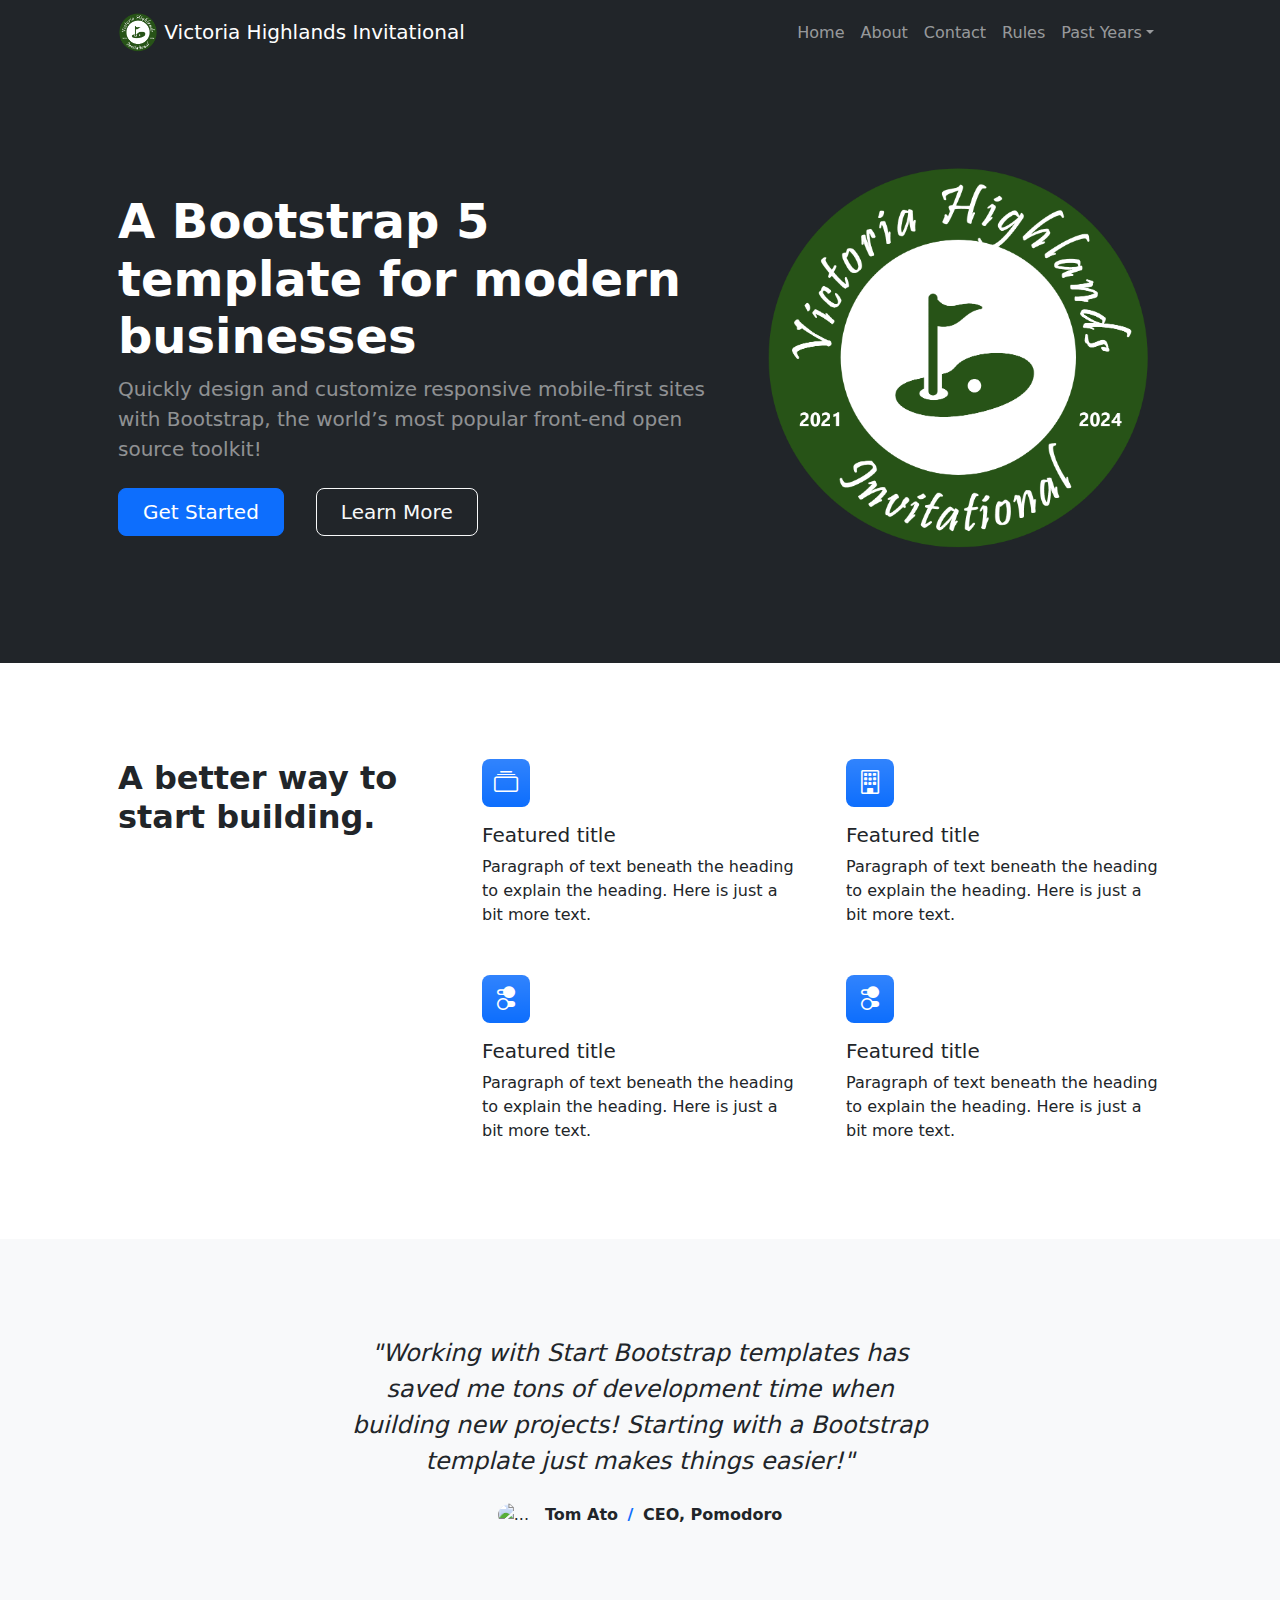
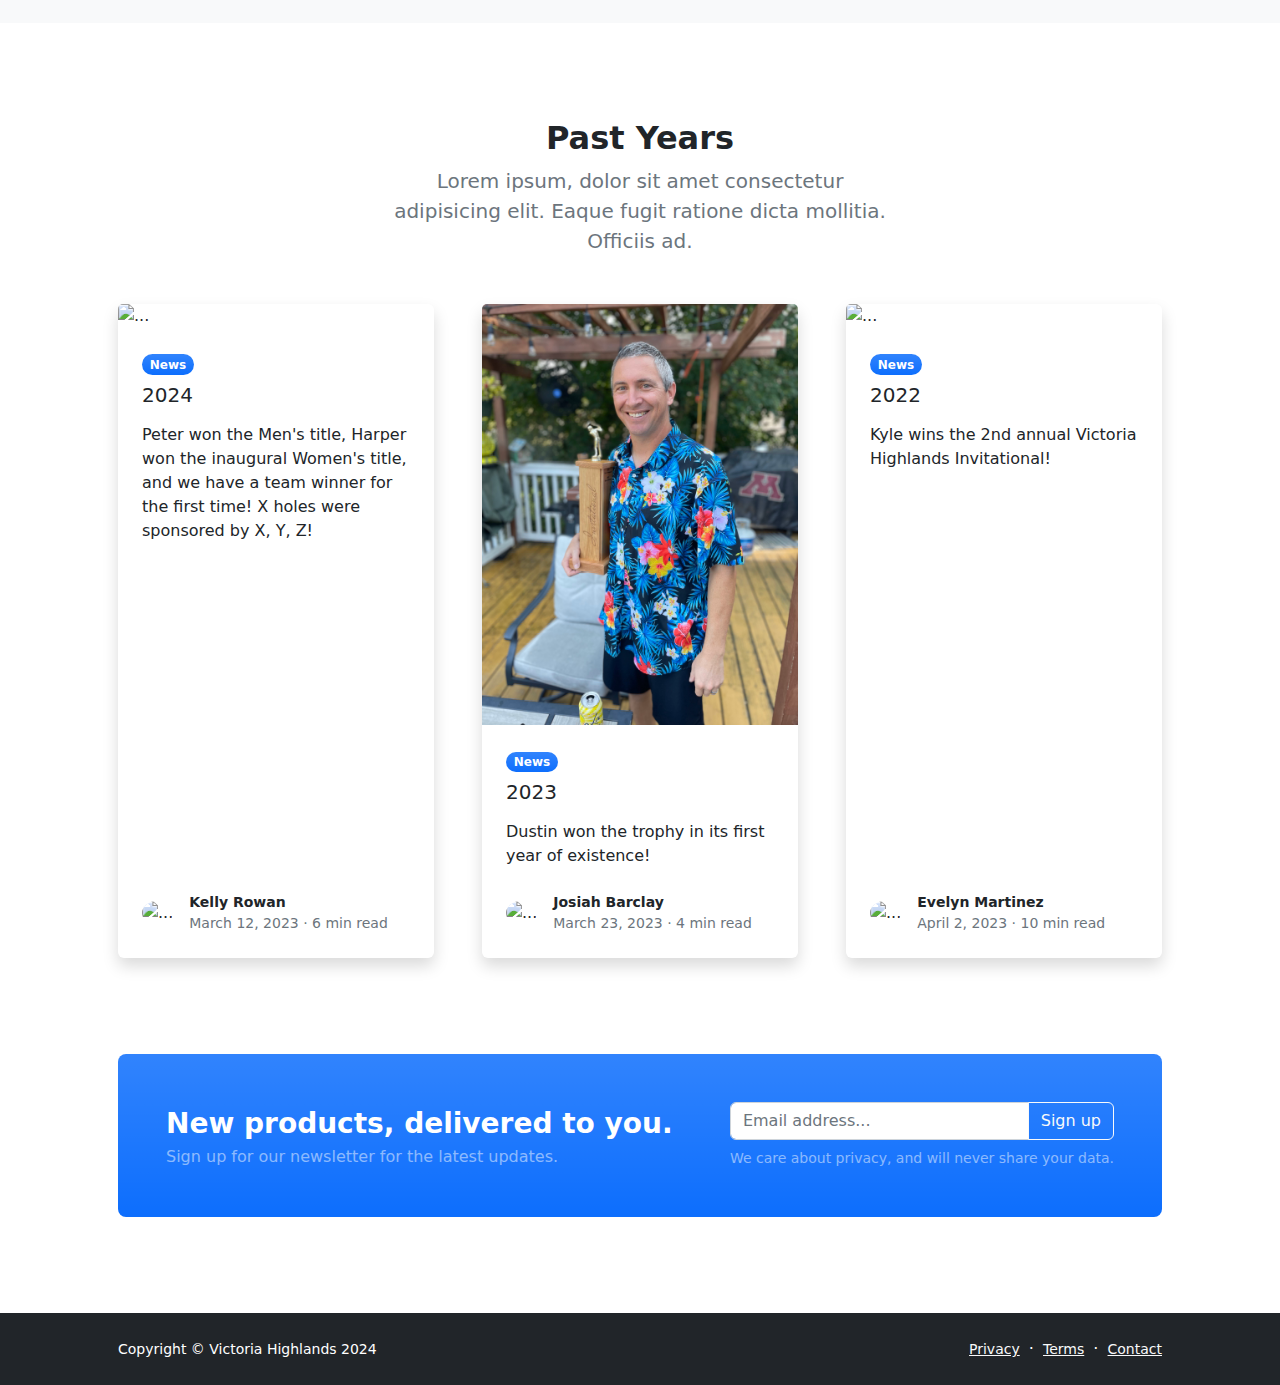
==== index.html @ 033c07a4 "Initial release to custom domain, still a WIP" ====
<!DOCTYPE html>
<html lang="en">
    <head>
        <meta charset="utf-8" />
        <meta name="viewport" content="width=device-width, initial-scale=1, shrink-to-fit=no" />
        <meta name="description" content="" />
        <meta name="author" content="" />
        <title>Victoria Highlands Invitational Golf Tournament</title>
        <!-- Favicon-->
        <link rel="icon" type="image/x-icon" href="assets/favicon.ico" />
        <!-- Bootstrap icons-->
        <link href="https://cdn.jsdelivr.net/npm/bootstrap-icons@1.5.0/font/bootstrap-icons.css" rel="stylesheet" />
        <!-- Core theme CSS (includes Bootstrap)-->
        <link href="css/styles.css" rel="stylesheet" />
    </head>
    <body class="d-flex flex-column h-100">
        <main class="flex-shrink-0">
            <!-- Navigation-->
            <nav class="navbar navbar-expand-lg navbar-dark bg-dark">
                <div class="container px-5">
                    <a class="navbar-brand" href="index.html"><img src="assets/vhi.png" style="width: 40px; height: 40px"/> Victoria Highlands Invitational</a>
                    <button class="navbar-toggler" type="button" data-bs-toggle="collapse" data-bs-target="#navbarSupportedContent" aria-controls="navbarSupportedContent" aria-expanded="false" aria-label="Toggle navigation"><span class="navbar-toggler-icon"></span></button>
                    <div class="collapse navbar-collapse" id="navbarSupportedContent">
                        <ul class="navbar-nav ms-auto mb-2 mb-lg-0">
                            <li class="nav-item"><a class="nav-link" href="index.html">Home</a></li>
                            <li class="nav-item"><a class="nav-link" href="about.html">About</a></li>
                            <li class="nav-item"><a class="nav-link" href="contact.html">Contact</a></li>
                            <li class="nav-item"><a class="nav-link" href="faq.html">Rules</a></li>
                            <li class="nav-item dropdown">
                                <a class="nav-link dropdown-toggle" id="navbarDropdownPortfolio" href="#" role="button" data-bs-toggle="dropdown" aria-expanded="false">Past Years</a>
                                <ul class="dropdown-menu dropdown-menu-end" aria-labelledby="navbarDropdownPortfolio">
                                    <li><a class="dropdown-item" href="2024.html">2024</a></li>
                                    <li><a class="dropdown-item" href="2023.html">2023</a></li>
                                </ul>
                            </li>
                        </ul>
                    </div>
                </div>
            </nav>
            <!-- Header-->
            <header class="bg-dark py-5">
                <div class="container px-5">
                    <div class="row gx-5 align-items-center justify-content-center">
                        <div class="col-lg-8 col-xl-7 col-xxl-6">
                            <div class="my-5 text-center text-xl-start">
                                <h1 class="display-5 fw-bolder text-white mb-2">A Bootstrap 5 template for modern businesses</h1>
                                <p class="lead fw-normal text-white-50 mb-4">Quickly design and customize responsive mobile-first sites with Bootstrap, the world’s most popular front-end open source toolkit!</p>
                                <div class="d-grid gap-3 d-sm-flex justify-content-sm-center justify-content-xl-start">
                                    <a class="btn btn-primary btn-lg px-4 me-sm-3" href="#features">Get Started</a>
                                    <a class="btn btn-outline-light btn-lg px-4" href="#!">Learn More</a>
                                </div>
                            </div>
                        </div>
                        <div class="col-xl-5 col-xxl-6 d-none d-xl-block text-center"><img class="img-fluid rounded-3 my-5" src="assets/vhi.png" alt="..." /></div>
                    </div>
                </div>
            </header>
            <!-- Features section-->
            <section class="py-5" id="features">
                <div class="container px-5 my-5">
                    <div class="row gx-5">
                        <div class="col-lg-4 mb-5 mb-lg-0"><h2 class="fw-bolder mb-0">A better way to start building.</h2></div>
                        <div class="col-lg-8">
                            <div class="row gx-5 row-cols-1 row-cols-md-2">
                                <div class="col mb-5 h-100">
                                    <div class="feature bg-primary bg-gradient text-white rounded-3 mb-3"><i class="bi bi-collection"></i></div>
                                    <h2 class="h5">Featured title</h2>
                                    <p class="mb-0">Paragraph of text beneath the heading to explain the heading. Here is just a bit more text.</p>
                                </div>
                                <div class="col mb-5 h-100">
                                    <div class="feature bg-primary bg-gradient text-white rounded-3 mb-3"><i class="bi bi-building"></i></div>
                                    <h2 class="h5">Featured title</h2>
                                    <p class="mb-0">Paragraph of text beneath the heading to explain the heading. Here is just a bit more text.</p>
                                </div>
                                <div class="col mb-5 mb-md-0 h-100">
                                    <div class="feature bg-primary bg-gradient text-white rounded-3 mb-3"><i class="bi bi-toggles2"></i></div>
                                    <h2 class="h5">Featured title</h2>
                                    <p class="mb-0">Paragraph of text beneath the heading to explain the heading. Here is just a bit more text.</p>
                                </div>
                                <div class="col h-100">
                                    <div class="feature bg-primary bg-gradient text-white rounded-3 mb-3"><i class="bi bi-toggles2"></i></div>
                                    <h2 class="h5">Featured title</h2>
                                    <p class="mb-0">Paragraph of text beneath the heading to explain the heading. Here is just a bit more text.</p>
                                </div>
                            </div>
                        </div>
                    </div>
                </div>
            </section>
            <!-- Testimonial section-->
            <div class="py-5 bg-light">
                <div class="container px-5 my-5">
                    <div class="row gx-5 justify-content-center">
                        <div class="col-lg-10 col-xl-7">
                            <div class="text-center">
                                <div class="fs-4 mb-4 fst-italic">"Working with Start Bootstrap templates has saved me tons of development time when building new projects! Starting with a Bootstrap template just makes things easier!"</div>
                                <div class="d-flex align-items-center justify-content-center">
                                    <img class="rounded-circle me-3" src="https://dummyimage.com/40x40/ced4da/6c757d" alt="..." />
                                    <div class="fw-bold">
                                        Tom Ato
                                        <span class="fw-bold text-primary mx-1">/</span>
                                        CEO, Pomodoro
                                    </div>
                                </div>
                            </div>
                        </div>
                    </div>
                </div>
            </div>
            <!-- Blog preview section-->
            <section class="py-5">
                <div class="container px-5 my-5">
                    <div class="row gx-5 justify-content-center">
                        <div class="col-lg-8 col-xl-6">
                            <div class="text-center">
                                <h2 class="fw-bolder">Past Years</h2>
                                <p class="lead fw-normal text-muted mb-5">Lorem ipsum, dolor sit amet consectetur adipisicing elit. Eaque fugit ratione dicta mollitia. Officiis ad.</p>
                            </div>
                        </div>
                    </div>
                    <div class="row gx-5">
                        <div class="col-lg-4 mb-5">
                            <div class="card h-100 shadow border-0">
                                <img class="card-img-top" src="photos/2024-everyone.jpg" alt="..." />
                                <div class="card-body p-4">
                                    <div class="badge bg-primary bg-gradient rounded-pill mb-2">News</div>
                                    <a class="text-decoration-none link-dark stretched-link" href="2024.html"><h5 class="card-title mb-3">2024</h5></a>
                                    <p class="card-text mb-0">Peter won the Men's title, Harper won the inaugural Women's title, and we have a team winner for the first time! X holes were sponsored by X, Y, Z!</p>
                                </div>
                                <div class="card-footer p-4 pt-0 bg-transparent border-top-0">
                                    <div class="d-flex align-items-end justify-content-between">
                                        <div class="d-flex align-items-center">
                                            <img class="rounded-circle me-3" src="https://dummyimage.com/40x40/ced4da/6c757d" alt="..." />
                                            <div class="small">
                                                <div class="fw-bold">Kelly Rowan</div>
                                                <div class="text-muted">March 12, 2023 &middot; 6 min read</div>
                                            </div>
                                        </div>
                                    </div>
                                </div>
                            </div>
                        </div>
                        <div class="col-lg-4 mb-5">
                            <div class="card h-100 shadow border-0">
                                <img class="card-img-top" src="photos/2023-champ-men.jpg" alt="..." />
                                <div class="card-body p-4">
                                    <div class="badge bg-primary bg-gradient rounded-pill mb-2">News</div>
                                    <a class="text-decoration-none link-dark stretched-link" href="#!"><h5 class="card-title mb-3">2023</h5></a>
                                    <p class="card-text mb-0">Dustin won the trophy in its first year of existence!</p>
                                </div>
                                <div class="card-footer p-4 pt-0 bg-transparent border-top-0">
                                    <div class="d-flex align-items-end justify-content-between">
                                        <div class="d-flex align-items-center">
                                            <img class="rounded-circle me-3" src="https://dummyimage.com/40x40/ced4da/6c757d" alt="..." />
                                            <div class="small">
                                                <div class="fw-bold">Josiah Barclay</div>
                                                <div class="text-muted">March 23, 2023 &middot; 4 min read</div>
                                            </div>
                                        </div>
                                    </div>
                                </div>
                            </div>
                        </div>
                        <div class="col-lg-4 mb-5">
                            <div class="card h-100 shadow border-0">
                                <img class="card-img-top" src="https://dummyimage.com/600x350/6c757d/343a40" alt="..." />
                                <div class="card-body p-4">
                                    <div class="badge bg-primary bg-gradient rounded-pill mb-2">News</div>
                                    <a class="text-decoration-none link-dark stretched-link" href="#!"><h5 class="card-title mb-3">2022</h5></a>
                                    <p class="card-text mb-0">Kyle wins the 2nd annual Victoria Highlands Invitational!</p>
                                </div>
                                <div class="card-footer p-4 pt-0 bg-transparent border-top-0">
                                    <div class="d-flex align-items-end justify-content-between">
                                        <div class="d-flex align-items-center">
                                            <img class="rounded-circle me-3" src="https://dummyimage.com/40x40/ced4da/6c757d" alt="..." />
                                            <div class="small">
                                                <div class="fw-bold">Evelyn Martinez</div>
                                                <div class="text-muted">April 2, 2023 &middot; 10 min read</div>
                                            </div>
                                        </div>
                                    </div>
                                </div>
                            </div>
                        </div>
                    </div>
                    <!-- Call to action-->
                    <aside class="bg-primary bg-gradient rounded-3 p-4 p-sm-5 mt-5">
                        <div class="d-flex align-items-center justify-content-between flex-column flex-xl-row text-center text-xl-start">
                            <div class="mb-4 mb-xl-0">
                                <div class="fs-3 fw-bold text-white">New products, delivered to you.</div>
                                <div class="text-white-50">Sign up for our newsletter for the latest updates.</div>
                            </div>
                            <div class="ms-xl-4">
                                <div class="input-group mb-2">
                                    <input class="form-control" type="text" placeholder="Email address..." aria-label="Email address..." aria-describedby="button-newsletter" />
                                    <button class="btn btn-outline-light" id="button-newsletter" type="button">Sign up</button>
                                </div>
                                <div class="small text-white-50">We care about privacy, and will never share your data.</div>
                            </div>
                        </div>
                    </aside>
                </div>
            </section>
        </main>
        <!-- Footer-->
        <footer class="bg-dark py-4 mt-auto">
            <div class="container px-5">
                <div class="row align-items-center justify-content-between flex-column flex-sm-row">
                    <div class="col-auto"><div class="small m-0 text-white">Copyright &copy; Victoria Highlands 2024</div></div>
                    <div class="col-auto">
                        <a class="link-light small" href="#!">Privacy</a>
                        <span class="text-white mx-1">&middot;</span>
                        <a class="link-light small" href="#!">Terms</a>
                        <span class="text-white mx-1">&middot;</span>
                        <a class="link-light small" href="#!">Contact</a>
                    </div>
                </div>
            </div>
        </footer>
        <!-- Bootstrap core JS-->
        <script src="https://cdn.jsdelivr.net/npm/bootstrap@5.2.3/dist/js/bootstrap.bundle.min.js"></script>
        <!-- Core theme JS-->
        <script src="js/scripts.js"></script>
    </body>
</html>
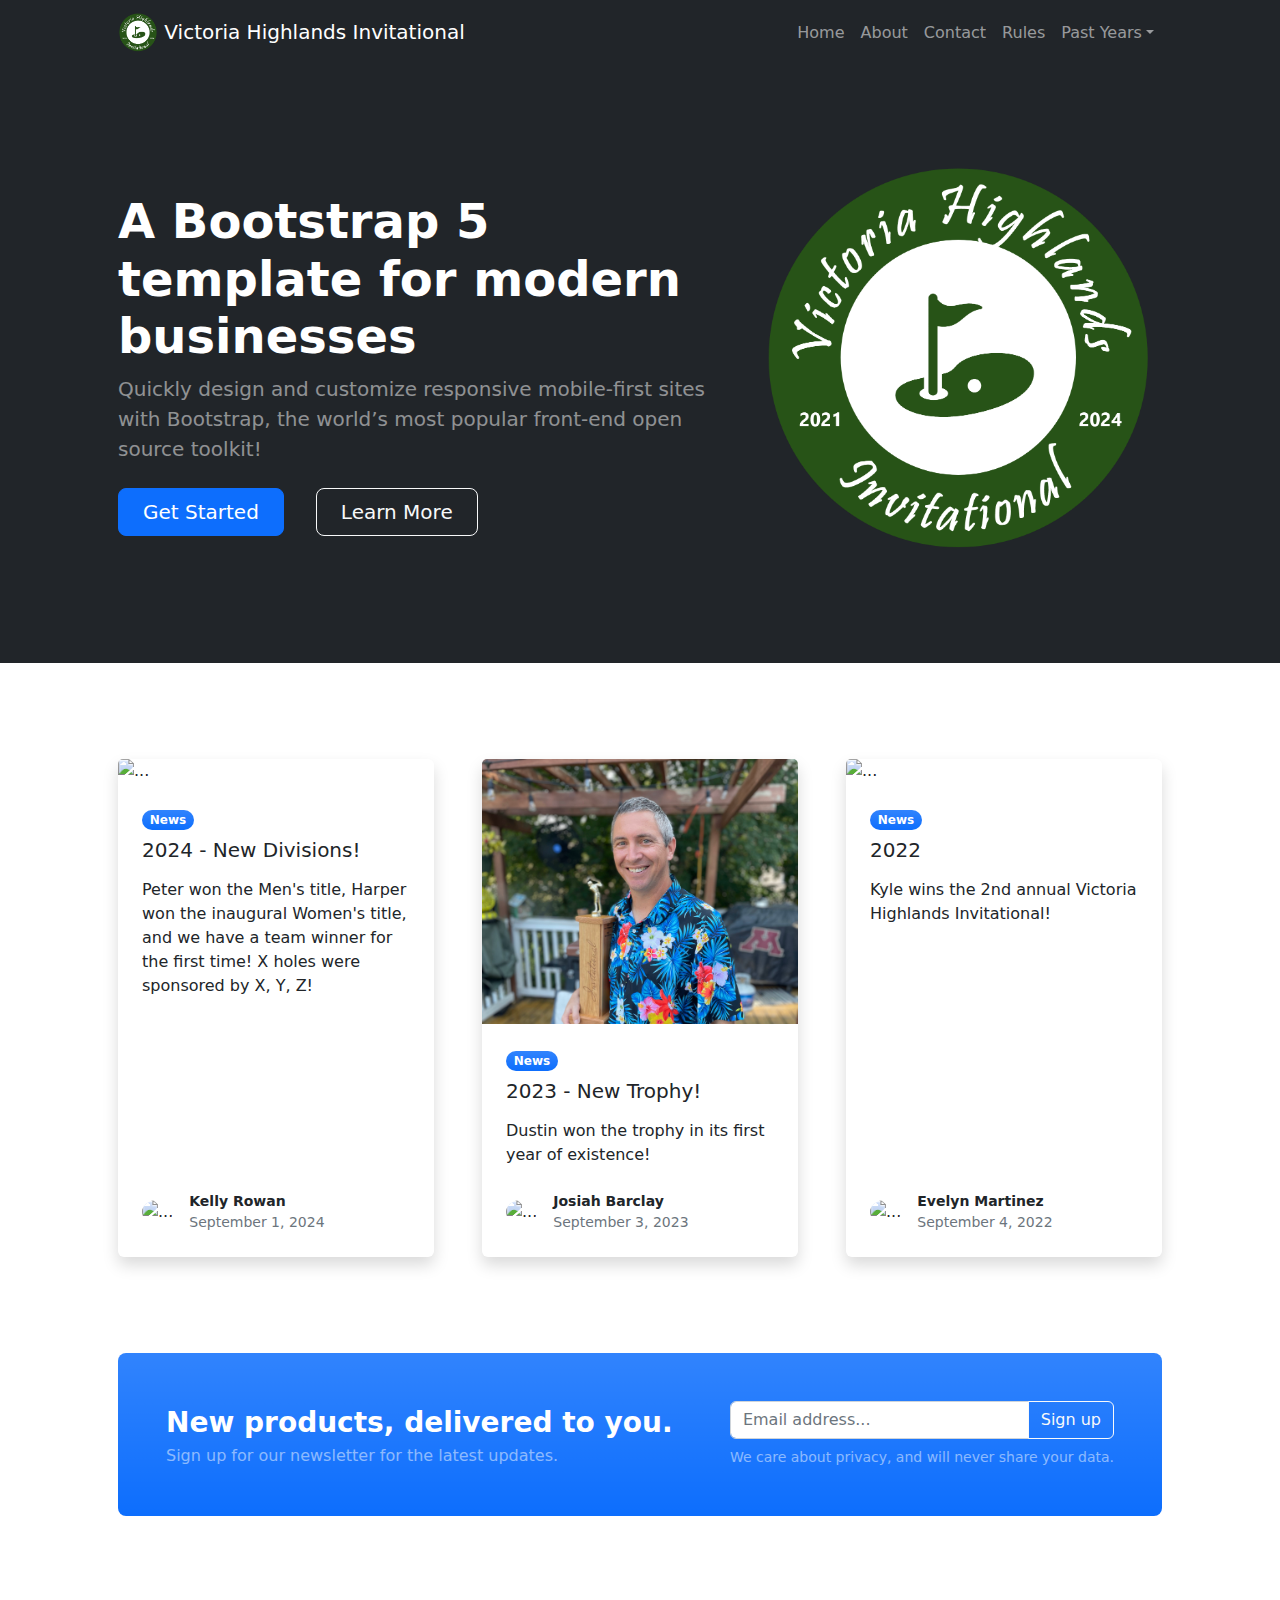
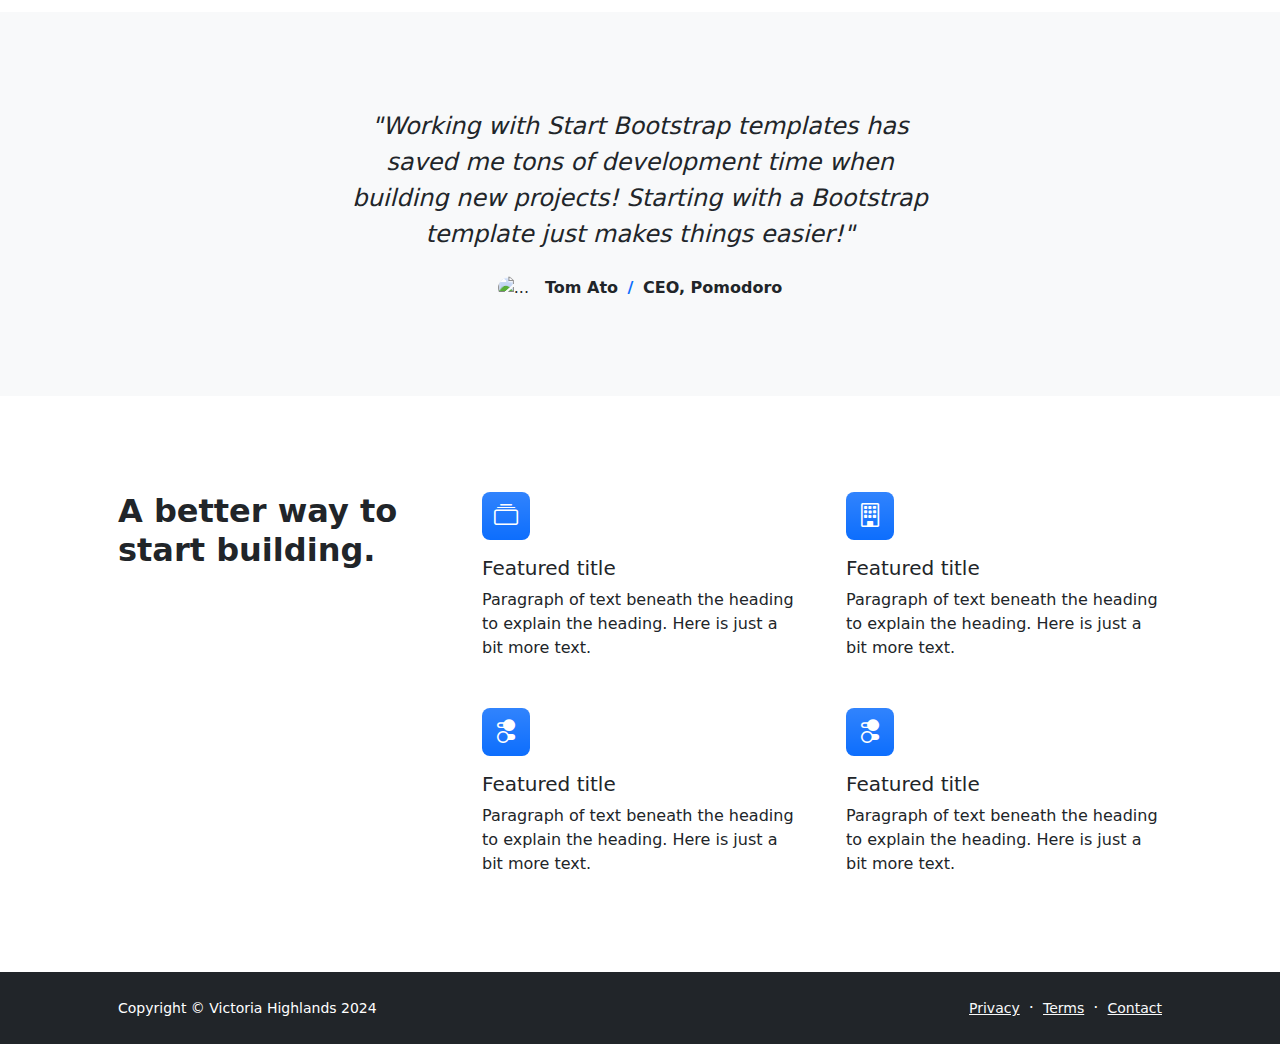
==== commit cb9340a0: "resizing photos, reorganizing home page" ====
--- a/index.html
+++ b/index.html
@@ -55,36 +55,90 @@
                     </div>
                 </div>
             </header>
-            <!-- Features section-->
-            <section class="py-5" id="features">
+            <!-- Blog preview section-->
+            <section class="py-5">
                 <div class="container px-5 my-5">
                     <div class="row gx-5">
-                        <div class="col-lg-4 mb-5 mb-lg-0"><h2 class="fw-bolder mb-0">A better way to start building.</h2></div>
-                        <div class="col-lg-8">
-                            <div class="row gx-5 row-cols-1 row-cols-md-2">
-                                <div class="col mb-5 h-100">
-                                    <div class="feature bg-primary bg-gradient text-white rounded-3 mb-3"><i class="bi bi-collection"></i></div>
-                                    <h2 class="h5">Featured title</h2>
-                                    <p class="mb-0">Paragraph of text beneath the heading to explain the heading. Here is just a bit more text.</p>
-                                </div>
-                                <div class="col mb-5 h-100">
-                                    <div class="feature bg-primary bg-gradient text-white rounded-3 mb-3"><i class="bi bi-building"></i></div>
-                                    <h2 class="h5">Featured title</h2>
-                                    <p class="mb-0">Paragraph of text beneath the heading to explain the heading. Here is just a bit more text.</p>
-                                </div>
-                                <div class="col mb-5 mb-md-0 h-100">
-                                    <div class="feature bg-primary bg-gradient text-white rounded-3 mb-3"><i class="bi bi-toggles2"></i></div>
-                                    <h2 class="h5">Featured title</h2>
-                                    <p class="mb-0">Paragraph of text beneath the heading to explain the heading. Here is just a bit more text.</p>
-                                </div>
-                                <div class="col h-100">
-                                    <div class="feature bg-primary bg-gradient text-white rounded-3 mb-3"><i class="bi bi-toggles2"></i></div>
-                                    <h2 class="h5">Featured title</h2>
-                                    <p class="mb-0">Paragraph of text beneath the heading to explain the heading. Here is just a bit more text.</p>
-                                </div>
-                            </div>
-                        </div>
-                    </div>
+                        <div class="col-lg-4 mb-5">
+                            <div class="card h-100 shadow border-0">
+                                <img class="card-img-top" src="photos/2024-everyone.jpg" alt="..." />
+                                <div class="card-body p-4">
+                                    <div class="badge bg-primary bg-gradient rounded-pill mb-2">News</div>
+                                    <a class="text-decoration-none link-dark stretched-link" href="2024.html"><h5 class="card-title mb-3">2024 - New Divisions!</h5></a>
+                                    <p class="card-text mb-0">Peter won the Men's title, Harper won the inaugural Women's title, and we have a team winner for the first time! X holes were sponsored by X, Y, Z!</p>
+                                </div>
+                                <div class="card-footer p-4 pt-0 bg-transparent border-top-0">
+                                    <div class="d-flex align-items-end justify-content-between">
+                                        <div class="d-flex align-items-center">
+                                            <img class="rounded-circle me-3" src="https://dummyimage.com/40x40/ced4da/6c757d" alt="..." />
+                                            <div class="small">
+                                                <div class="fw-bold">Kelly Rowan</div>
+                                                <div class="text-muted">September 1, 2024</div>
+                                            </div>
+                                        </div>
+                                    </div>
+                                </div>
+                            </div>
+                        </div>
+                        <div class="col-lg-4 mb-5">
+                            <div class="card h-100 shadow border-0">
+                                <img class="card-img-top vhi-thumb" src="photos/2023-champ-men.jpg" alt="..." />
+                                <div class="card-body p-4">
+                                    <div class="badge bg-primary bg-gradient rounded-pill mb-2">News</div>
+                                    <a class="text-decoration-none link-dark stretched-link" href="#!"><h5 class="card-title mb-3">2023 - New Trophy!</h5></a>
+                                    <p class="card-text mb-0">Dustin won the trophy in its first year of existence!</p>
+                                </div>
+                                <div class="card-footer p-4 pt-0 bg-transparent border-top-0">
+                                    <div class="d-flex align-items-end justify-content-between">
+                                        <div class="d-flex align-items-center">
+                                            <img class="rounded-circle me-3" src="https://dummyimage.com/40x40/ced4da/6c757d" alt="..." />
+                                            <div class="small">
+                                                <div class="fw-bold">Josiah Barclay</div>
+                                                <div class="text-muted">September 3, 2023</div>
+                                            </div>
+                                        </div>
+                                    </div>
+                                </div>
+                            </div>
+                        </div>
+                        <div class="col-lg-4 mb-5">
+                            <div class="card h-100 shadow border-0">
+                                <img class="card-img-top" src="https://dummyimage.com/600x350/6c757d/343a40" alt="..." />
+                                <div class="card-body p-4">
+                                    <div class="badge bg-primary bg-gradient rounded-pill mb-2">News</div>
+                                    <a class="text-decoration-none link-dark stretched-link" href="#!"><h5 class="card-title mb-3">2022</h5></a>
+                                    <p class="card-text mb-0">Kyle wins the 2nd annual Victoria Highlands Invitational!</p>
+                                </div>
+                                <div class="card-footer p-4 pt-0 bg-transparent border-top-0">
+                                    <div class="d-flex align-items-end justify-content-between">
+                                        <div class="d-flex align-items-center">
+                                            <img class="rounded-circle me-3" src="https://dummyimage.com/40x40/ced4da/6c757d" alt="..." />
+                                            <div class="small">
+                                                <div class="fw-bold">Evelyn Martinez</div>
+                                                <div class="text-muted">September 4, 2022</div>
+                                            </div>
+                                        </div>
+                                    </div>
+                                </div>
+                            </div>
+                        </div>
+                    </div>
+                    <!-- Call to action-->
+                    <aside class="bg-primary bg-gradient rounded-3 p-4 p-sm-5 mt-5">
+                        <div class="d-flex align-items-center justify-content-between flex-column flex-xl-row text-center text-xl-start">
+                            <div class="mb-4 mb-xl-0">
+                                <div class="fs-3 fw-bold text-white">New products, delivered to you.</div>
+                                <div class="text-white-50">Sign up for our newsletter for the latest updates.</div>
+                            </div>
+                            <div class="ms-xl-4">
+                                <div class="input-group mb-2">
+                                    <input class="form-control" type="text" placeholder="Email address..." aria-label="Email address..." aria-describedby="button-newsletter" />
+                                    <button class="btn btn-outline-light" id="button-newsletter" type="button">Sign up</button>
+                                </div>
+                                <div class="small text-white-50">We care about privacy, and will never share your data.</div>
+                            </div>
+                        </div>
+                    </aside>
                 </div>
             </section>
             <!-- Testimonial section-->
@@ -107,101 +161,39 @@
                     </div>
                 </div>
             </div>
-            <!-- Blog preview section-->
-            <section class="py-5">
+        </main>
+            <!-- Features section-->
+            <section class="py-5" id="features">
                 <div class="container px-5 my-5">
-                    <div class="row gx-5 justify-content-center">
-                        <div class="col-lg-8 col-xl-6">
-                            <div class="text-center">
-                                <h2 class="fw-bolder">Past Years</h2>
-                                <p class="lead fw-normal text-muted mb-5">Lorem ipsum, dolor sit amet consectetur adipisicing elit. Eaque fugit ratione dicta mollitia. Officiis ad.</p>
-                            </div>
-                        </div>
-                    </div>
                     <div class="row gx-5">
-                        <div class="col-lg-4 mb-5">
-                            <div class="card h-100 shadow border-0">
-                                <img class="card-img-top" src="photos/2024-everyone.jpg" alt="..." />
-                                <div class="card-body p-4">
-                                    <div class="badge bg-primary bg-gradient rounded-pill mb-2">News</div>
-                                    <a class="text-decoration-none link-dark stretched-link" href="2024.html"><h5 class="card-title mb-3">2024</h5></a>
-                                    <p class="card-text mb-0">Peter won the Men's title, Harper won the inaugural Women's title, and we have a team winner for the first time! X holes were sponsored by X, Y, Z!</p>
-                                </div>
-                                <div class="card-footer p-4 pt-0 bg-transparent border-top-0">
-                                    <div class="d-flex align-items-end justify-content-between">
-                                        <div class="d-flex align-items-center">
-                                            <img class="rounded-circle me-3" src="https://dummyimage.com/40x40/ced4da/6c757d" alt="..." />
-                                            <div class="small">
-                                                <div class="fw-bold">Kelly Rowan</div>
-                                                <div class="text-muted">March 12, 2023 &middot; 6 min read</div>
-                                            </div>
-                                        </div>
-                                    </div>
-                                </div>
-                            </div>
-                        </div>
-                        <div class="col-lg-4 mb-5">
-                            <div class="card h-100 shadow border-0">
-                                <img class="card-img-top" src="photos/2023-champ-men.jpg" alt="..." />
-                                <div class="card-body p-4">
-                                    <div class="badge bg-primary bg-gradient rounded-pill mb-2">News</div>
-                                    <a class="text-decoration-none link-dark stretched-link" href="#!"><h5 class="card-title mb-3">2023</h5></a>
-                                    <p class="card-text mb-0">Dustin won the trophy in its first year of existence!</p>
-                                </div>
-                                <div class="card-footer p-4 pt-0 bg-transparent border-top-0">
-                                    <div class="d-flex align-items-end justify-content-between">
-                                        <div class="d-flex align-items-center">
-                                            <img class="rounded-circle me-3" src="https://dummyimage.com/40x40/ced4da/6c757d" alt="..." />
-                                            <div class="small">
-                                                <div class="fw-bold">Josiah Barclay</div>
-                                                <div class="text-muted">March 23, 2023 &middot; 4 min read</div>
-                                            </div>
-                                        </div>
-                                    </div>
-                                </div>
-                            </div>
-                        </div>
-                        <div class="col-lg-4 mb-5">
-                            <div class="card h-100 shadow border-0">
-                                <img class="card-img-top" src="https://dummyimage.com/600x350/6c757d/343a40" alt="..." />
-                                <div class="card-body p-4">
-                                    <div class="badge bg-primary bg-gradient rounded-pill mb-2">News</div>
-                                    <a class="text-decoration-none link-dark stretched-link" href="#!"><h5 class="card-title mb-3">2022</h5></a>
-                                    <p class="card-text mb-0">Kyle wins the 2nd annual Victoria Highlands Invitational!</p>
-                                </div>
-                                <div class="card-footer p-4 pt-0 bg-transparent border-top-0">
-                                    <div class="d-flex align-items-end justify-content-between">
-                                        <div class="d-flex align-items-center">
-                                            <img class="rounded-circle me-3" src="https://dummyimage.com/40x40/ced4da/6c757d" alt="..." />
-                                            <div class="small">
-                                                <div class="fw-bold">Evelyn Martinez</div>
-                                                <div class="text-muted">April 2, 2023 &middot; 10 min read</div>
-                                            </div>
-                                        </div>
-                                    </div>
-                                </div>
-                            </div>
-                        </div>
-                    </div>
-                    <!-- Call to action-->
-                    <aside class="bg-primary bg-gradient rounded-3 p-4 p-sm-5 mt-5">
-                        <div class="d-flex align-items-center justify-content-between flex-column flex-xl-row text-center text-xl-start">
-                            <div class="mb-4 mb-xl-0">
-                                <div class="fs-3 fw-bold text-white">New products, delivered to you.</div>
-                                <div class="text-white-50">Sign up for our newsletter for the latest updates.</div>
-                            </div>
-                            <div class="ms-xl-4">
-                                <div class="input-group mb-2">
-                                    <input class="form-control" type="text" placeholder="Email address..." aria-label="Email address..." aria-describedby="button-newsletter" />
-                                    <button class="btn btn-outline-light" id="button-newsletter" type="button">Sign up</button>
-                                </div>
-                                <div class="small text-white-50">We care about privacy, and will never share your data.</div>
-                            </div>
-                        </div>
-                    </aside>
+                        <div class="col-lg-4 mb-5 mb-lg-0"><h2 class="fw-bolder mb-0">A better way to start building.</h2></div>
+                        <div class="col-lg-8">
+                            <div class="row gx-5 row-cols-1 row-cols-md-2">
+                                <div class="col mb-5 h-100">
+                                    <div class="feature bg-primary bg-gradient text-white rounded-3 mb-3"><i class="bi bi-collection"></i></div>
+                                    <h2 class="h5">Featured title</h2>
+                                    <p class="mb-0">Paragraph of text beneath the heading to explain the heading. Here is just a bit more text.</p>
+                                </div>
+                                <div class="col mb-5 h-100">
+                                    <div class="feature bg-primary bg-gradient text-white rounded-3 mb-3"><i class="bi bi-building"></i></div>
+                                    <h2 class="h5">Featured title</h2>
+                                    <p class="mb-0">Paragraph of text beneath the heading to explain the heading. Here is just a bit more text.</p>
+                                </div>
+                                <div class="col mb-5 mb-md-0 h-100">
+                                    <div class="feature bg-primary bg-gradient text-white rounded-3 mb-3"><i class="bi bi-toggles2"></i></div>
+                                    <h2 class="h5">Featured title</h2>
+                                    <p class="mb-0">Paragraph of text beneath the heading to explain the heading. Here is just a bit more text.</p>
+                                </div>
+                                <div class="col h-100">
+                                    <div class="feature bg-primary bg-gradient text-white rounded-3 mb-3"><i class="bi bi-toggles2"></i></div>
+                                    <h2 class="h5">Featured title</h2>
+                                    <p class="mb-0">Paragraph of text beneath the heading to explain the heading. Here is just a bit more text.</p>
+                                </div>
+                            </div>
+                        </div>
+                    </div>
                 </div>
             </section>
-        </main>
         <!-- Footer-->
         <footer class="bg-dark py-4 mt-auto">
             <div class="container px-5">
